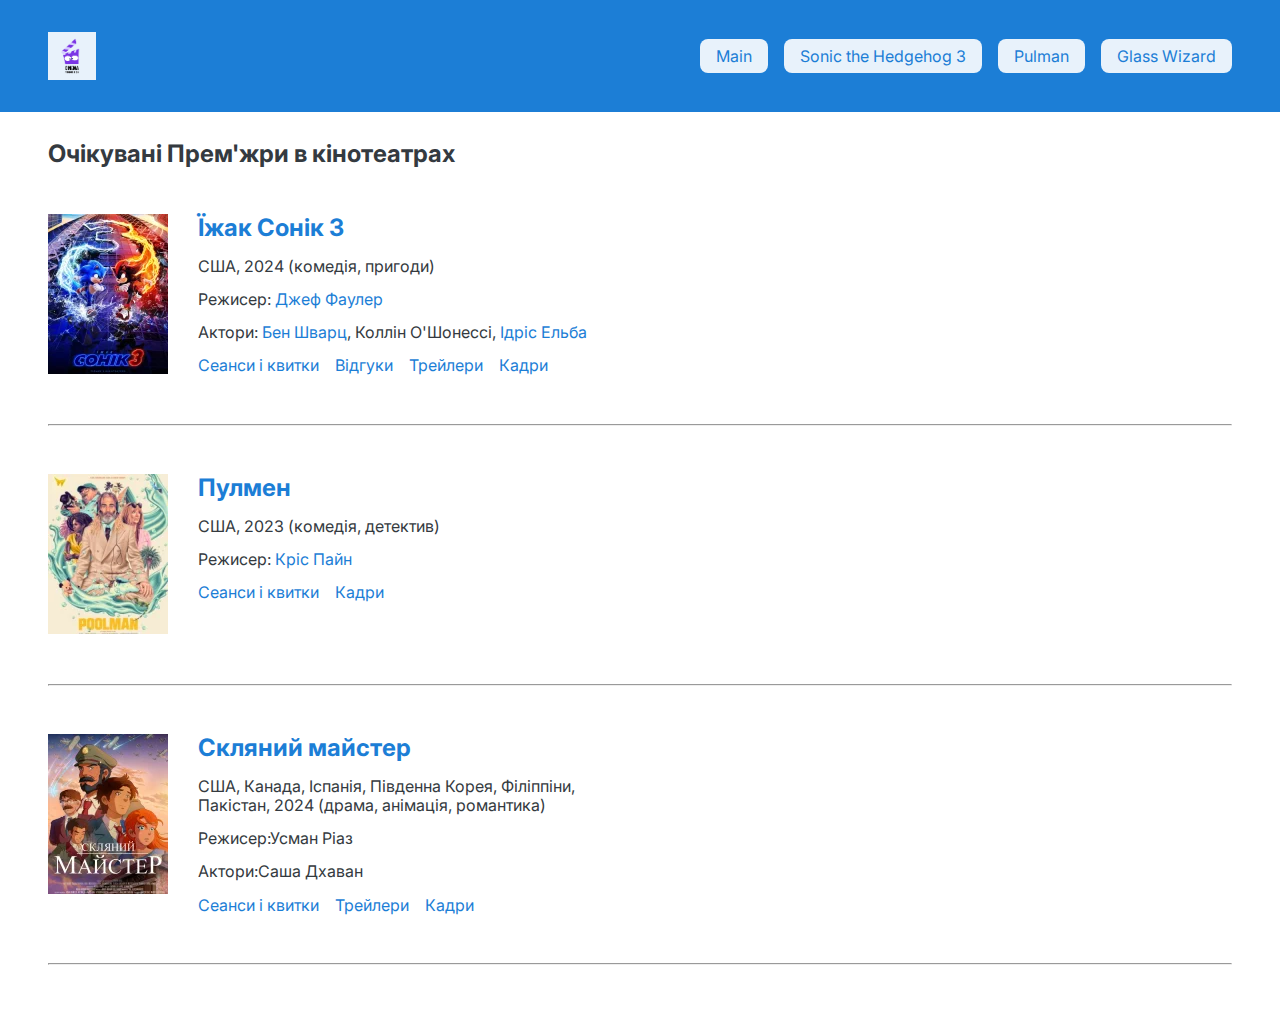
==== index.html @ 8fbc5dca "Initial commit" ====
<!DOCTYPE html>
<html lang="en">
  <head>
    <meta charset="UTF-8" />
    <meta name="viewport" content="width=device-width, initial-scale=1.0" />
    <title>Очікувані Прем'жри в кінотеатрах</title>
    <link rel="preconnect" href="https://fonts.googleapis.com" />
    <link rel="preconnect" href="https://fonts.gstatic.com" crossorigin />
    <link
      href="https://fonts.googleapis.com/css2?family=Inter:ital,opsz,wght@0,14..32,100..900;1,14..32,100..900&display=swap"
      rel="stylesheet"
    />

    <link rel="stylesheet" href="style.css" />
    <link rel="stylesheet" href="general.css" />
  </head>
  <body>
    <header>
      <div class="header--container">
        <img src="logo.webp" alt="logo" class="logo" />
        <nav class="header-nav">
          <a href="index.html" class="nav-link"> Main </a>
          <a href="sonik-movie.html" class="nav-link">Sonic the Hedgehog 3</a>
          <a href="pulman-movie.html" class="nav-link">Pulman</a>
          <a href="glass-wizard-movie.html" class="nav-link">Glass Wizard</a>
        </nav>
      </div>
    </header>
    <main>
      <h1>Очікувані Прем'жри в кінотеатрах</h1>
      <div class="row-of-movies-cards">
        <div class="movie-card">
          <a href="sonik-movie.html">
            <img
              src="w120_27hcifbhjak-son-k-3.webp"
              alt="soni-3-mowie"
              class="movie-img"
            />
          </a>
          <div class="movie-info">
            <h2><a href="sonik-movie.html">Їжак Сонік 3</a></h2>
            <p>США, 2024 (комедія, пригоди)</p>
            <p>Режисер: <a href="#">Джеф Фаулер</a></p>
            <p>
              Актори: <a href="#">Бен Шварц</a>, Коллін О'Шонессі,
              <a href="#">Ідріс Ельба</a>
            </p>
            <nav>
              <a href="#">Сеанси і квитки</a>
              <a href="#">Відгуки</a>
              <a href="#">Трейлери</a>
              <a href="#">Кадри</a>
            </nav>
          </div>
        </div>
        <hr />
        <div class="movie-card">
          <a href="pulman-movie.html">
            <img
              src="w120_27ks6uid.webp"
              alt="pulman-mwoie"
              class="movie-img"
            />
          </a>
          <div class="movie-info">
            <h2><a href="pulman-movie.html">Пулмен</a></h2>
            <p>США, 2023 (комедія, детектив)</p>
            <p>Режисер: <a href="#">Кріс Пайн</a></p>
            <nav>
              <a href="#">Сеанси і квитки</a>
              <a href="#">Кадри</a>
            </nav>
          </div>
        </div>
        <hr />
        <div class="movie-card">
          <a href="glass-wizard-movie.html">
            <img
              src="w120_27nh0uvt.webp"
              alt="glass-wizard-mowie"
              class="movie-img"
            />
          </a>
          <div class="movie-info">
            <h2><a href="glass-wizard-movie.html">Скляний майстер</a></h2>
            <p>
              США, Канада, Іспанія, Південна Корея, Філіппіни,<br />
              Пакістан, 2024 (драма, анімація, романтика)
            </p>
            <p>Режисер:Усман Ріаз</p>
            <p>Актори:Саша Дхаван</p>
            <nav>
              <a href="#">Сеанси і квитки</a>
              <a href="#">Трейлери</a>
              <a href="#">Кадри</a>
            </nav>
          </div>
        </div>
        <hr />
      </div>
    </main>
    <footer></footer>
  </body>
</html>
---- style.css ----
/*
      SPACING SYSTEM (px)
      2 / 4 / 8 / 12 / 16 / 24 / 32 / 48 / 64 / 80 / 96 / 128

      FONT SIZE SYSTEM (px)
      10 / 12 / 14 / 16 / 18 / 20 / 24 / 30 / 36 / 44 / 52 / 62 / 74 / 86 / 98
      */

      /* MAIN COLOR:#1c7ed6
      Tint color: #e8f2fb
      Grey color: #343a40
      */

/* --------------------------------- MAIN --------------------------------- */

.row-of-movies-cards {
  display: flex;
  flex-direction: column;
  gap: 4.8rem;
  margin-left: 4.8rem;
  margin-right: 4.8rem;
  margin-bottom: 4.8rem;
}

.movie-card {
  display: grid;
  grid-template-columns: 15rem auto;
  grid-template-rows: 1fr;
}

.movie-img {
  grid-row: 1 / -1;
}

.movie-info {
  display: flex;
  flex-direction: column;
  gap: 1.4rem;
  line-height: 1.2;
}

a {
  text-decoration: none;
  color: #1c7ed6;
}

nav {
  display: flex;
  gap: 1.6rem;
}

/* --------------------------------- FOOTER --------------------------------- */
---- general.css ----
/*
      SPACING SYSTEM (px)
      2 / 4 / 8 / 12 / 16 / 24 / 32 / 48 / 64 / 80 / 96 / 128

      FONT SIZE SYSTEM (px)
      10 / 12 / 14 / 16 / 18 / 20 / 24 / 30 / 36 / 44 / 52 / 62 / 74 / 86 / 98
      */

      /* MAIN COLOR:#1c7ed6
      Tint color: #e8f2fb
      Grey color: #343a40
      */

* {
  box-sizing: border-box;
  margin: 0;
  padding: 0;
}

body {
  font-family: "Inter", sans-serif;
  color: #343a40;
  line-height: 1;
  font-size: 1.6rem;
}

h1 {

  margin-bottom: 4.8rem;
  margin-top: 3rem;
  font-size: 2.4rem;
  margin-left: 4.8rem;
}

/* --------------------------------- HEADER --------------------------------- */

.logo {
  width: 4.8rem;
  height: 4.8rem;
  background-color: #e8f2fb
}

html {
  font-size: 62.5%;
}

header {
  padding: 3.2rem 0;
  background-color: #1c7ed6;
}

.header--container {
  display: flex;
  justify-content: space-between;
  align-items: center;
  margin-left: 4.8rem;
  margin-right: 4.8rem;
}

.header-nav {
  display: flex;
  gap: 1.6rem;
}



.nav-link {
  text-decoration: none;
  color: #1c7ed6;
  background-color: #e8f2fb;
  padding: 0.9rem 1.6rem;
  border-radius: 8px;
  transition: all 0.3s ease-in-out;
  position: relative;
  display: inline-block;
}

.nav-link::before {
  content: "";
  position: absolute;
  inset: 0;
  background: rgba(28, 126, 214, 0.2);
  border-radius: 8px;
  transform: scaleX(0);
  transform-origin: left;
  transition: transform 0.3s ease-in-out;
}

.nav-link:hover::before {
  transform: scaleX(1);
}

.nav-link:hover {
  color: white;
  background-color: #1c7ed6;
  transform: scale(1.05);
  box-shadow: 0 4px 10px rgba(28, 126, 214, 0.3);
}
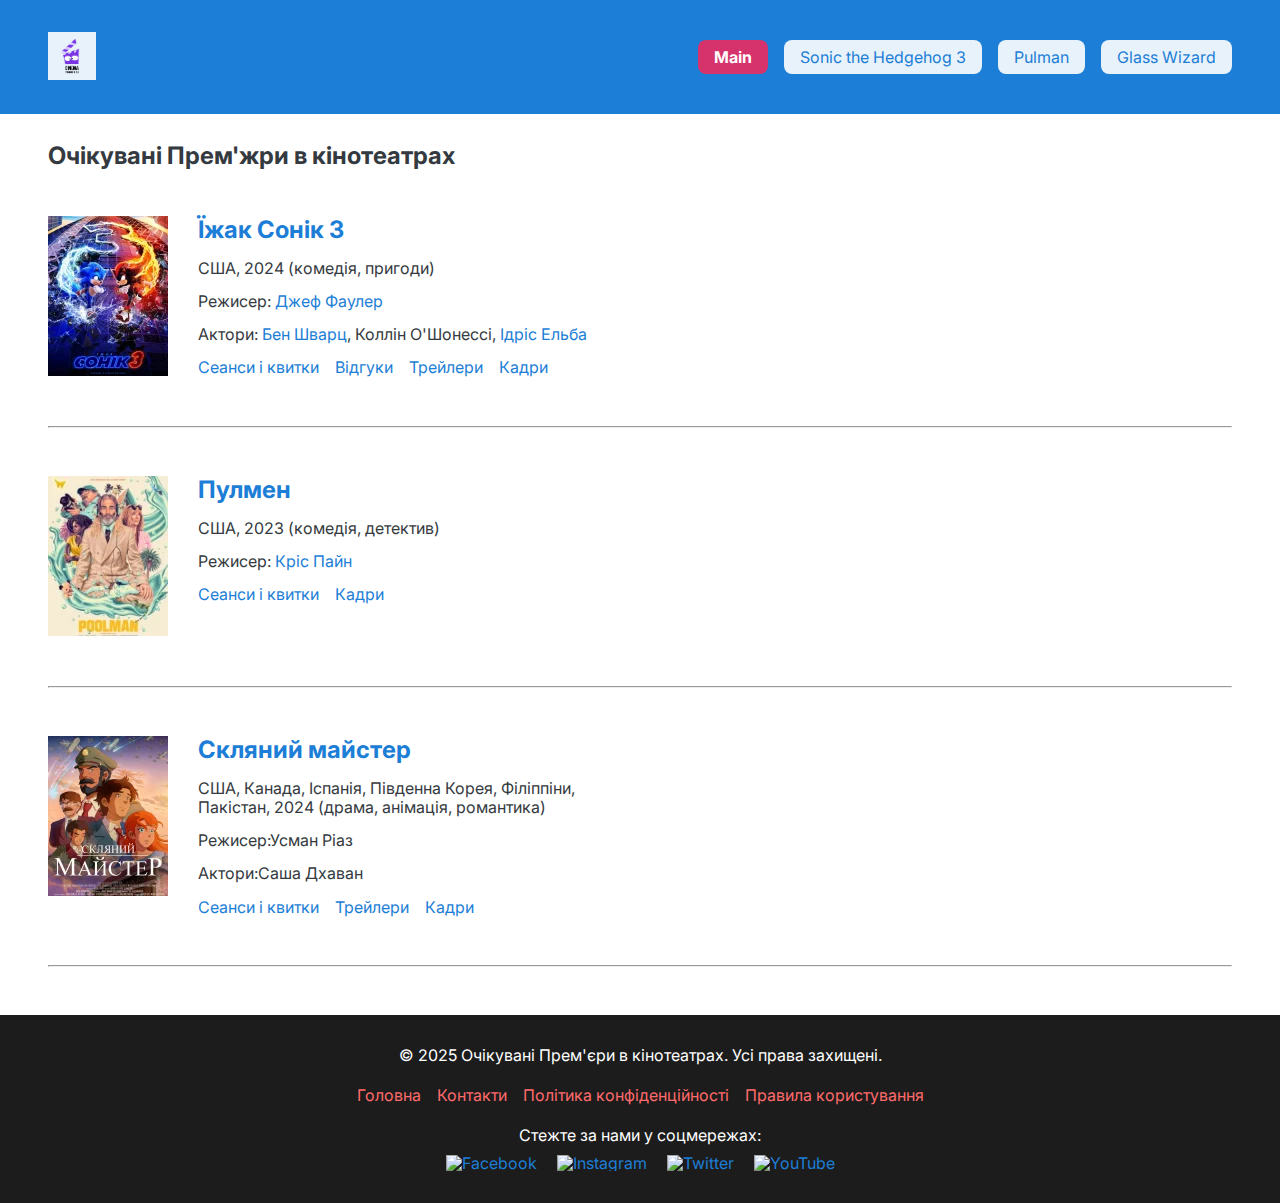
==== commit 4a1fd394: "Commit 1: I have created Header, some visual effects with images, anchors and so on. Still working o" ====
--- a/index.html
+++ b/index.html
@@ -1,5 +1,5 @@
 <!DOCTYPE html>
-<html lang="en">
+<html lang="ua">
   <head>
     <meta charset="UTF-8" />
     <meta name="viewport" content="width=device-width, initial-scale=1.0" />
@@ -17,9 +17,11 @@
   <body>
     <header>
       <div class="header--container">
-        <img src="logo.webp" alt="logo" class="logo" />
+        <a href="index.html">
+        <img src="/images/logo.webp" alt="logo" class="logo" />
+      </a>
         <nav class="header-nav">
-          <a href="index.html" class="nav-link"> Main </a>
+          <a href="index.html" class="nav-link" aria-current="page"> Main </a>
           <a href="sonik-movie.html" class="nav-link">Sonic the Hedgehog 3</a>
           <a href="pulman-movie.html" class="nav-link">Pulman</a>
           <a href="glass-wizard-movie.html" class="nav-link">Glass Wizard</a>
@@ -30,9 +32,9 @@
       <h1>Очікувані Прем'жри в кінотеатрах</h1>
       <div class="row-of-movies-cards">
         <div class="movie-card">
-          <a href="sonik-movie.html">
+          <a href="sonik-movie.html" class="movie-link">
             <img
-              src="w120_27hcifbhjak-son-k-3.webp"
+              src="/images/sonik/sonik-movie.webp"
               alt="soni-3-mowie"
               class="movie-img"
             />
@@ -55,9 +57,9 @@
         </div>
         <hr />
         <div class="movie-card">
-          <a href="pulman-movie.html">
+          <a href="pulman-movie.html" class="movie-link">
             <img
-              src="w120_27ks6uid.webp"
+              src="/images/pulman/pulman-movie.webp"
               alt="pulman-mwoie"
               class="movie-img"
             />
@@ -74,9 +76,9 @@
         </div>
         <hr />
         <div class="movie-card">
-          <a href="glass-wizard-movie.html">
+          <a href="glass-wizard-movie.html" class="movie-link">
             <img
-              src="w120_27nh0uvt.webp"
+              src="/images/glass-wizard/glass-wizard-movie.webp"
               alt="glass-wizard-mowie"
               class="movie-img"
             />
@@ -99,6 +101,24 @@
         <hr />
       </div>
     </main>
-    <footer></footer>
+    <footer>
+
+      <div class="footer-container">
+        <p>&copy; 2025 Очікувані Прем'єри в кінотеатрах. Усі права захищені.</p>
+        <nav class="footer-nav">
+          <a href="index.html">Головна</a>
+          <a href="#">Контакти</a>
+          <a href="#">Політика конфіденційності</a>
+          <a href="#">Правила користування</a>
+        </nav>
+        <p class="social-links-title">Стежте за нами у соцмережах:</p>
+        <div class="social-links">
+          <a href="#"><img src="/images/icons/facebook.svg" alt="Facebook"></a>
+          <a href="#"><img src="/images/icons/instagram.svg" alt="Instagram"></a>
+          <a href="#"><img src="/images/icons/twitter.svg" alt="Twitter"></a>
+          <a href="#"><img src="/images/footer/youtube." alt="YouTube"></a>
+        </div>
+      </div>
+    </footer>
   </body>
 </html>
--- a/style.css
+++ b/style.css
@@ -12,6 +12,8 @@
       */
 
 /* --------------------------------- MAIN --------------------------------- */
+
+
 
 .row-of-movies-cards {
   display: flex;
@@ -28,8 +30,14 @@
   grid-template-rows: 1fr;
 }
 
+
 .movie-img {
   grid-row: 1 / -1;
+  transition: transform 0.3s ease-in-out; 
+}
+
+.movie-img:hover {
+  transform: scale(1.1);
 }
 
 .movie-info {
--- a/general.css
+++ b/general.css
@@ -9,6 +9,8 @@
       /* MAIN COLOR:#1c7ed6
       Tint color: #e8f2fb
       Grey color: #343a40
+
+      other colors: #d6336c;
       */
 
 * {
@@ -31,6 +33,57 @@
   font-size: 2.4rem;
   margin-left: 4.8rem;
 }
+
+
+
+/*  --------------------------------- Style for the current page --------------------------------- */
+a[aria-current="page"] {
+  font-weight: bold;
+  background-color: #d6336c;
+  color: #fff;
+  
+}
+
+a[aria-current="page"] {
+  font-weight: bold;
+  background-color: #d6336c;
+  color: #fff;
+  padding: 0.9rem 1.6rem;
+  border-radius: 8px;
+  transition: all 0.3s ease-in-out;
+  position: relative;
+  display: inline-block;
+}
+
+
+a[aria-current="page"]::before {
+  content: "";
+  position: absolute;
+  inset: 0;
+  background: rgba(214, 51, 108, 0.2); /* Той самий колір, але прозорий */
+  border-radius: 8px;
+  transform: scaleX(0);
+  transform-origin: left;
+  transition: transform 0.3s ease-in-out;
+}
+
+a[aria-current="page"]:hover::before {
+  transform: scaleX(1);
+}
+
+
+a[aria-current="page"]:hover {
+  background-color: #b72b5a; 
+  transform: scale(1.05);
+  box-shadow: 0 4px 10px 
+  rgba(214, 51, 108, 0.3);
+}
+/*  ------------------------------------------------------------------ */
+
+
+
+
+
 
 /* --------------------------------- HEADER --------------------------------- */
 
@@ -62,7 +115,14 @@
   gap: 1.6rem;
 }
 
-
+a {
+  transition: transform 0.3s ease-in-out, color 0.3s ease-in-out;
+}
+
+a:hover {
+  color: #d6336c; 
+  transform: scale(1.1);
+}
 
 .nav-link {
   text-decoration: none;
@@ -96,3 +156,52 @@
   transform: scale(1.05);
   box-shadow: 0 4px 10px rgba(28, 126, 214, 0.3);
 }
+
+/*  ------------------------------------------------------------------ */
+
+/* --------------------------------- FOOTER--------------------------------- */
+
+footer {
+  background-color: #1c1c1c;
+  color: #fff;
+  text-align: center;
+  padding: 3.2rem 0;
+}
+
+.footer-container {
+  max-width: 120rem;
+  margin: auto;
+}
+
+.footer-nav {
+  display: flex;
+  margin-top: 2.4rem;
+  margin-bottom: 2.4rem;
+  justify-content: center;
+  align-items: center;
+  gap: 1.6rem;
+
+}
+
+.footer-nav a {
+  color: #ff6b6b;
+  text-decoration: none;
+}
+
+.footer-nav a:hover {
+  text-decoration: none;
+}
+
+.social-links-title {
+  margin-bottom: 1.2rem;
+}
+
+.social-links img {
+  width: 2.4rem;
+  margin: 0 0.8rem;
+  transition: transform 0.3s ease-in-out;
+}
+
+.social-links img:hover {
+  transform: scale(1.2);
+}
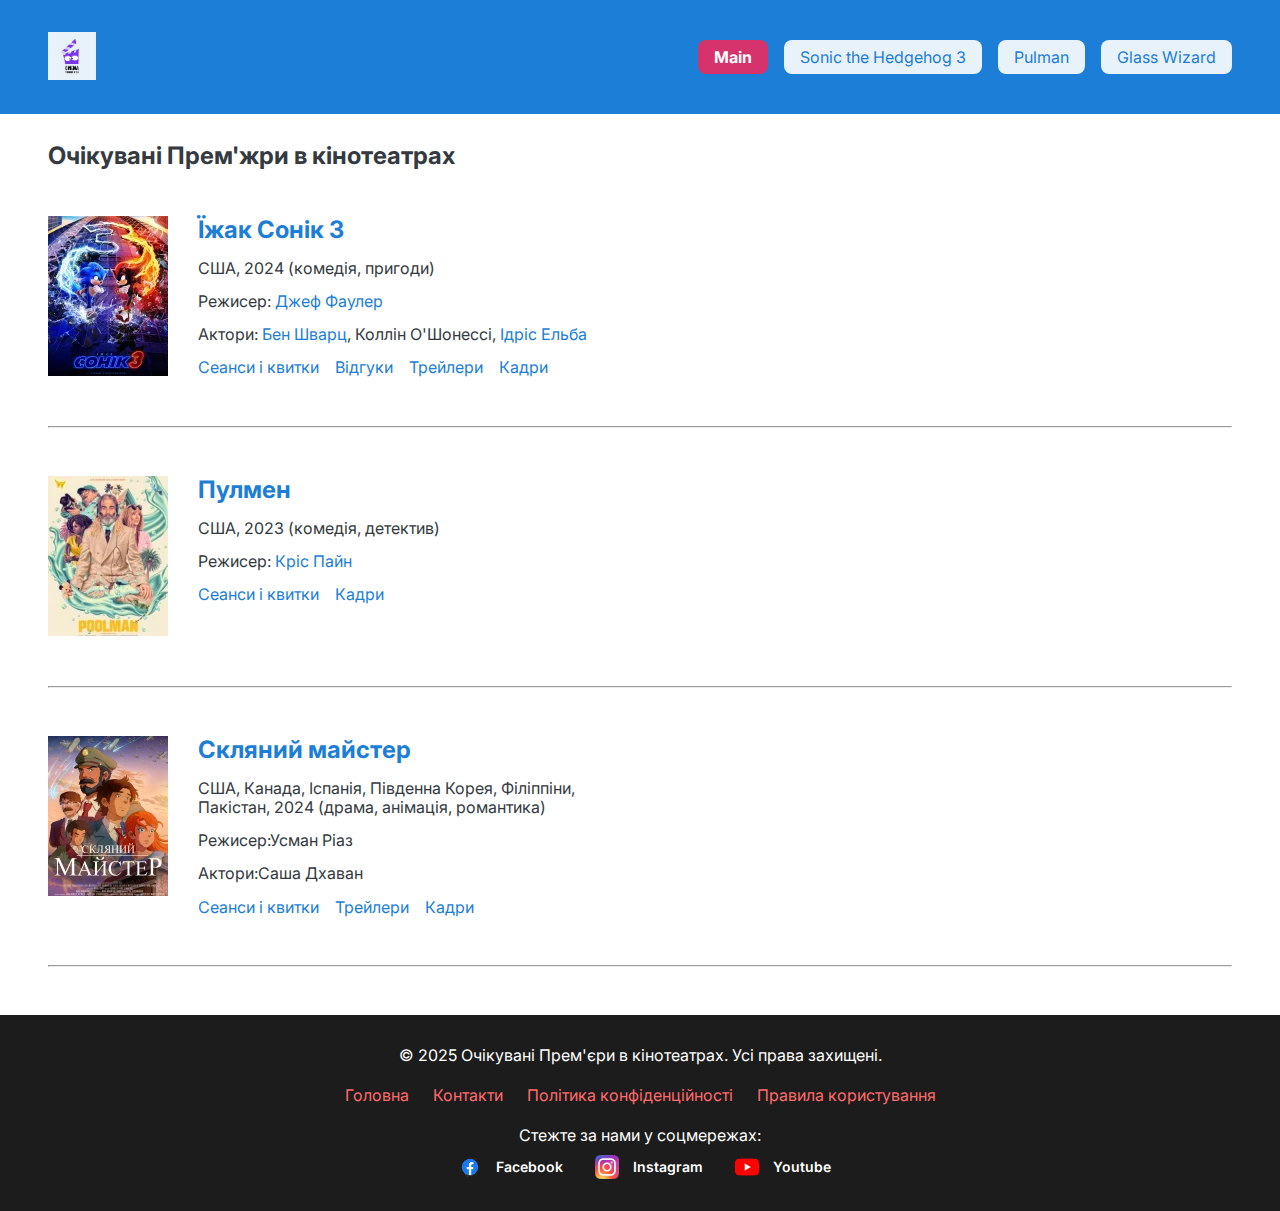
==== commit 0bb2c6af: "Project has been done successfully." ====
--- a/index.html
+++ b/index.html
@@ -3,7 +3,7 @@
   <head>
     <meta charset="UTF-8" />
     <meta name="viewport" content="width=device-width, initial-scale=1.0" />
-    <title>Очікувані Прем'жри в кінотеатрах</title>
+    <title>Очікувані Прем'єри в кінотеатрах</title>
     <link rel="preconnect" href="https://fonts.googleapis.com" />
     <link rel="preconnect" href="https://fonts.gstatic.com" crossorigin />
     <link
@@ -18,8 +18,8 @@
     <header>
       <div class="header--container">
         <a href="index.html">
-        <img src="/images/logo.webp" alt="logo" class="logo" />
-      </a>
+          <img src="/images/logo.webp" alt="logo" class="logo" />
+        </a>
         <nav class="header-nav">
           <a href="index.html" class="nav-link" aria-current="page"> Main </a>
           <a href="sonik-movie.html" class="nav-link">Sonic the Hedgehog 3</a>
@@ -35,7 +35,7 @@
           <a href="sonik-movie.html" class="movie-link">
             <img
               src="/images/sonik/sonik-movie.webp"
-              alt="soni-3-mowie"
+              alt="sonik-3-mowie"
               class="movie-img"
             />
           </a>
@@ -60,7 +60,7 @@
           <a href="pulman-movie.html" class="movie-link">
             <img
               src="/images/pulman/pulman-movie.webp"
-              alt="pulman-mwoie"
+              alt="pulman-movie"
               class="movie-img"
             />
           </a>
@@ -79,7 +79,7 @@
           <a href="glass-wizard-movie.html" class="movie-link">
             <img
               src="/images/glass-wizard/glass-wizard-movie.webp"
-              alt="glass-wizard-mowie"
+              alt="glass-wizard-movie"
               class="movie-img"
             />
           </a>
@@ -102,7 +102,6 @@
       </div>
     </main>
     <footer>
-
       <div class="footer-container">
         <p>&copy; 2025 Очікувані Прем'єри в кінотеатрах. Усі права захищені.</p>
         <nav class="footer-nav">
@@ -113,10 +112,36 @@
         </nav>
         <p class="social-links-title">Стежте за нами у соцмережах:</p>
         <div class="social-links">
-          <a href="#"><img src="/images/icons/facebook.svg" alt="Facebook"></a>
-          <a href="#"><img src="/images/icons/instagram.svg" alt="Instagram"></a>
-          <a href="#"><img src="/images/icons/twitter.svg" alt="Twitter"></a>
-          <a href="#"><img src="/images/footer/youtube." alt="YouTube"></a>
+          <div>
+            <a href="#" class="social-link">
+              <img
+                src="/images/footer/facebook-icon.webp"
+                alt="facebook-icon"
+                class="footer-media-icon"
+              />
+              <span>Facebook</span>
+            </a>
+          </div>
+          <div>
+            <a href="#" class="social-link">
+              <img
+                src="/images/footer/instagram-icon.webp"
+                alt="instagram-icon"
+                class="footer-media-icon--instagram"
+              />
+              <span>Instagram</span>
+            </a>
+          </div>
+          <div>
+            <a href="#" class="social-link">
+              <img
+                src="/images/footer/youtube-icon.webp"
+                alt="youtube-icon"
+                class="footer-media-icon"
+              />
+              <span>Youtube</span>
+            </a>
+          </div>
         </div>
       </div>
     </footer>
--- a/style.css
+++ b/style.css
@@ -6,14 +6,12 @@
       10 / 12 / 14 / 16 / 18 / 20 / 24 / 30 / 36 / 44 / 52 / 62 / 74 / 86 / 98
       */
 
-      /* MAIN COLOR:#1c7ed6
+/* MAIN COLOR:#1c7ed6
       Tint color: #e8f2fb
       Grey color: #343a40
       */
 
 /* --------------------------------- MAIN --------------------------------- */
-
-
 
 .row-of-movies-cards {
   display: flex;
@@ -30,10 +28,9 @@
   grid-template-rows: 1fr;
 }
 
-
 .movie-img {
   grid-row: 1 / -1;
-  transition: transform 0.3s ease-in-out; 
+  transition: transform 0.3s ease-in-out;
 }
 
 .movie-img:hover {
@@ -57,4 +54,4 @@
   gap: 1.6rem;
 }
 
-/* --------------------------------- FOOTER --------------------------------- */+/* --------------------------------- FOOTER --------------------------------- */
--- a/general.css
+++ b/general.css
@@ -6,11 +6,16 @@
       10 / 12 / 14 / 16 / 18 / 20 / 24 / 30 / 36 / 44 / 52 / 62 / 74 / 86 / 98
       */
 
-      /* MAIN COLOR:#1c7ed6
+/* MAIN COLOR:#1c7ed6
       Tint color: #e8f2fb
       Grey color: #343a40
 
       other colors: #d6336c;
+
+
+
+  Border radius:
+    8px
       */
 
 * {
@@ -27,21 +32,17 @@
 }
 
 h1 {
-
   margin-bottom: 4.8rem;
   margin-top: 3rem;
   font-size: 2.4rem;
   margin-left: 4.8rem;
 }
 
-
-
 /*  --------------------------------- Style for the current page --------------------------------- */
 a[aria-current="page"] {
   font-weight: bold;
   background-color: #d6336c;
   color: #fff;
-  
 }
 
 a[aria-current="page"] {
@@ -49,12 +50,10 @@
   background-color: #d6336c;
   color: #fff;
   padding: 0.9rem 1.6rem;
-  border-radius: 8px;
   transition: all 0.3s ease-in-out;
   position: relative;
   display: inline-block;
 }
-
 
 a[aria-current="page"]::before {
   content: "";
@@ -71,26 +70,19 @@
   transform: scaleX(1);
 }
 
-
 a[aria-current="page"]:hover {
-  background-color: #b72b5a; 
+  background-color: #b72b5a;
   transform: scale(1.05);
-  box-shadow: 0 4px 10px 
-  rgba(214, 51, 108, 0.3);
+  box-shadow: 0 4px 10px rgba(214, 51, 108, 0.3);
 }
 /*  ------------------------------------------------------------------ */
-
-
-
-
-
 
 /* --------------------------------- HEADER --------------------------------- */
 
 .logo {
   width: 4.8rem;
   height: 4.8rem;
-  background-color: #e8f2fb
+  background-color: #e8f2fb;
 }
 
 html {
@@ -120,7 +112,7 @@
 }
 
 a:hover {
-  color: #d6336c; 
+  color: #d6336c;
   transform: scale(1.1);
 }
 
@@ -179,8 +171,7 @@
   margin-bottom: 2.4rem;
   justify-content: center;
   align-items: center;
-  gap: 1.6rem;
-
+  gap: 2.4rem;
 }
 
 .footer-nav a {
@@ -205,3 +196,45 @@
 .social-links img:hover {
   transform: scale(1.2);
 }
+
+.social-links {
+  display: flex;
+  justify-content: center;
+  gap: 2.4rem;
+  align-items: center;
+}
+
+.social-link {
+  display: flex;
+  justify-content: center;
+  flex-direction: row;
+  align-items: center;
+  gap: 0.6rem;
+  text-decoration: none;
+  font-size: 1.4rem;
+  font-weight: 600;
+  color: #fff;
+  transition: transform 0.3s ease-in-out;
+}
+
+.social-icon {
+  width: 32px;
+  height: 32px;
+  transition: transform 0.3s ease-in-out;
+}
+
+.social-link:hover {
+  transform: scale(1.1);
+}
+
+.social-link:hover.social-icon.footer-media-icon {
+  transform: scale(5);
+}
+
+.social-link:hover .social-icon {
+  transform: scale(1.2);
+}
+
+.footer-media-icon {
+  transform: scale(1.5);
+}
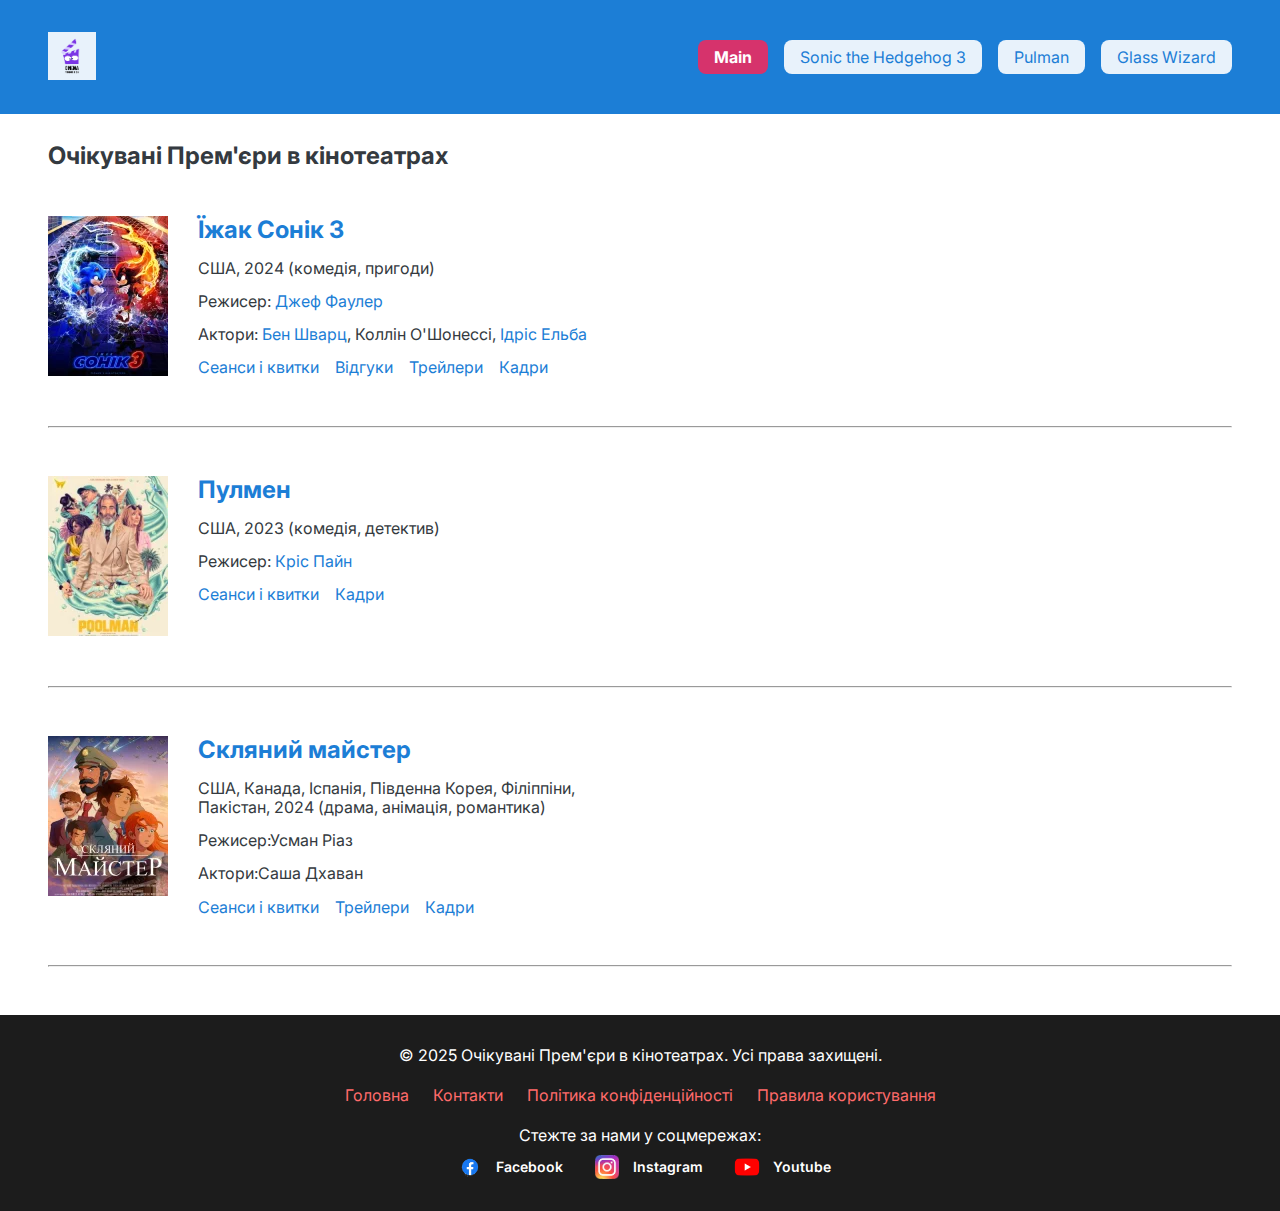
==== commit dddc85d6: "Typo in index h1 has been fixed" ====
--- a/index.html
+++ b/index.html
@@ -29,7 +29,7 @@
       </div>
     </header>
     <main>
-      <h1>Очікувані Прем'жри в кінотеатрах</h1>
+      <h1>Очікувані Прем'єри в кінотеатрах</h1>
       <div class="row-of-movies-cards">
         <div class="movie-card">
           <a href="sonik-movie.html" class="movie-link">
